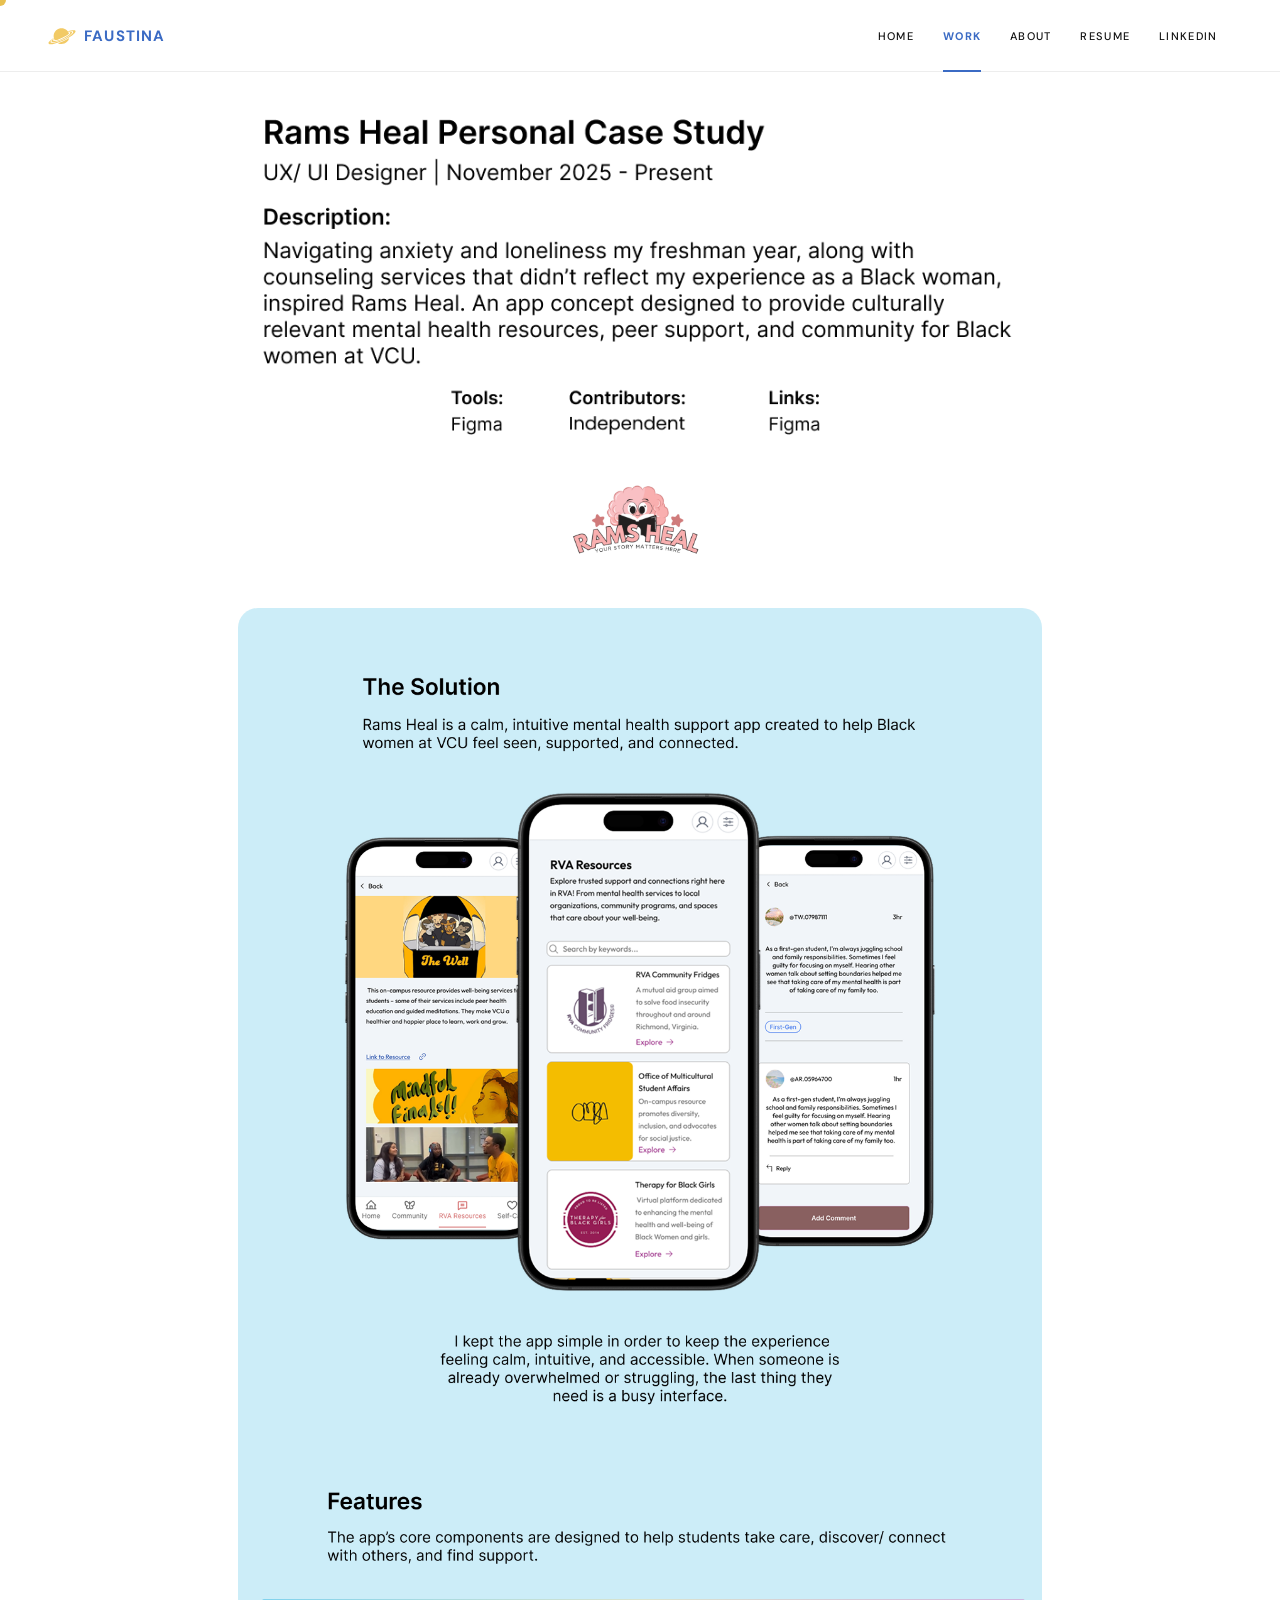
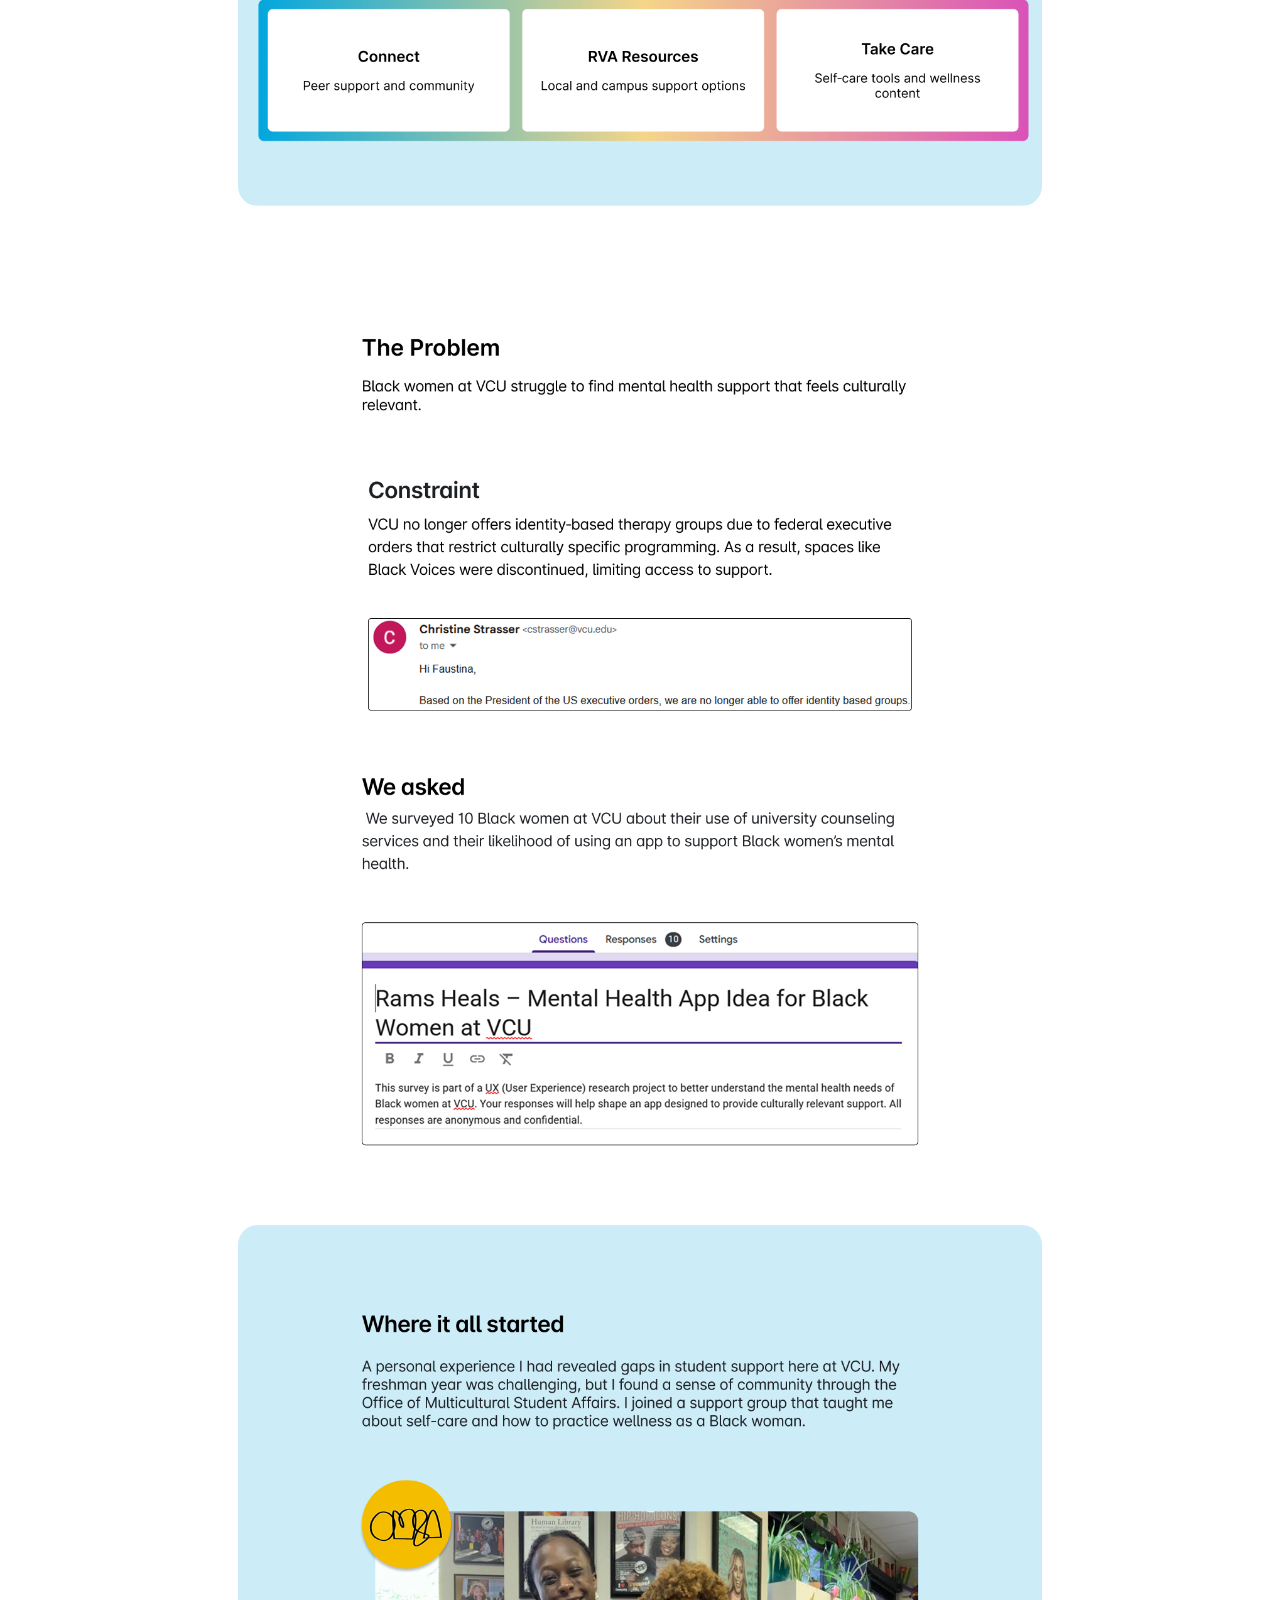
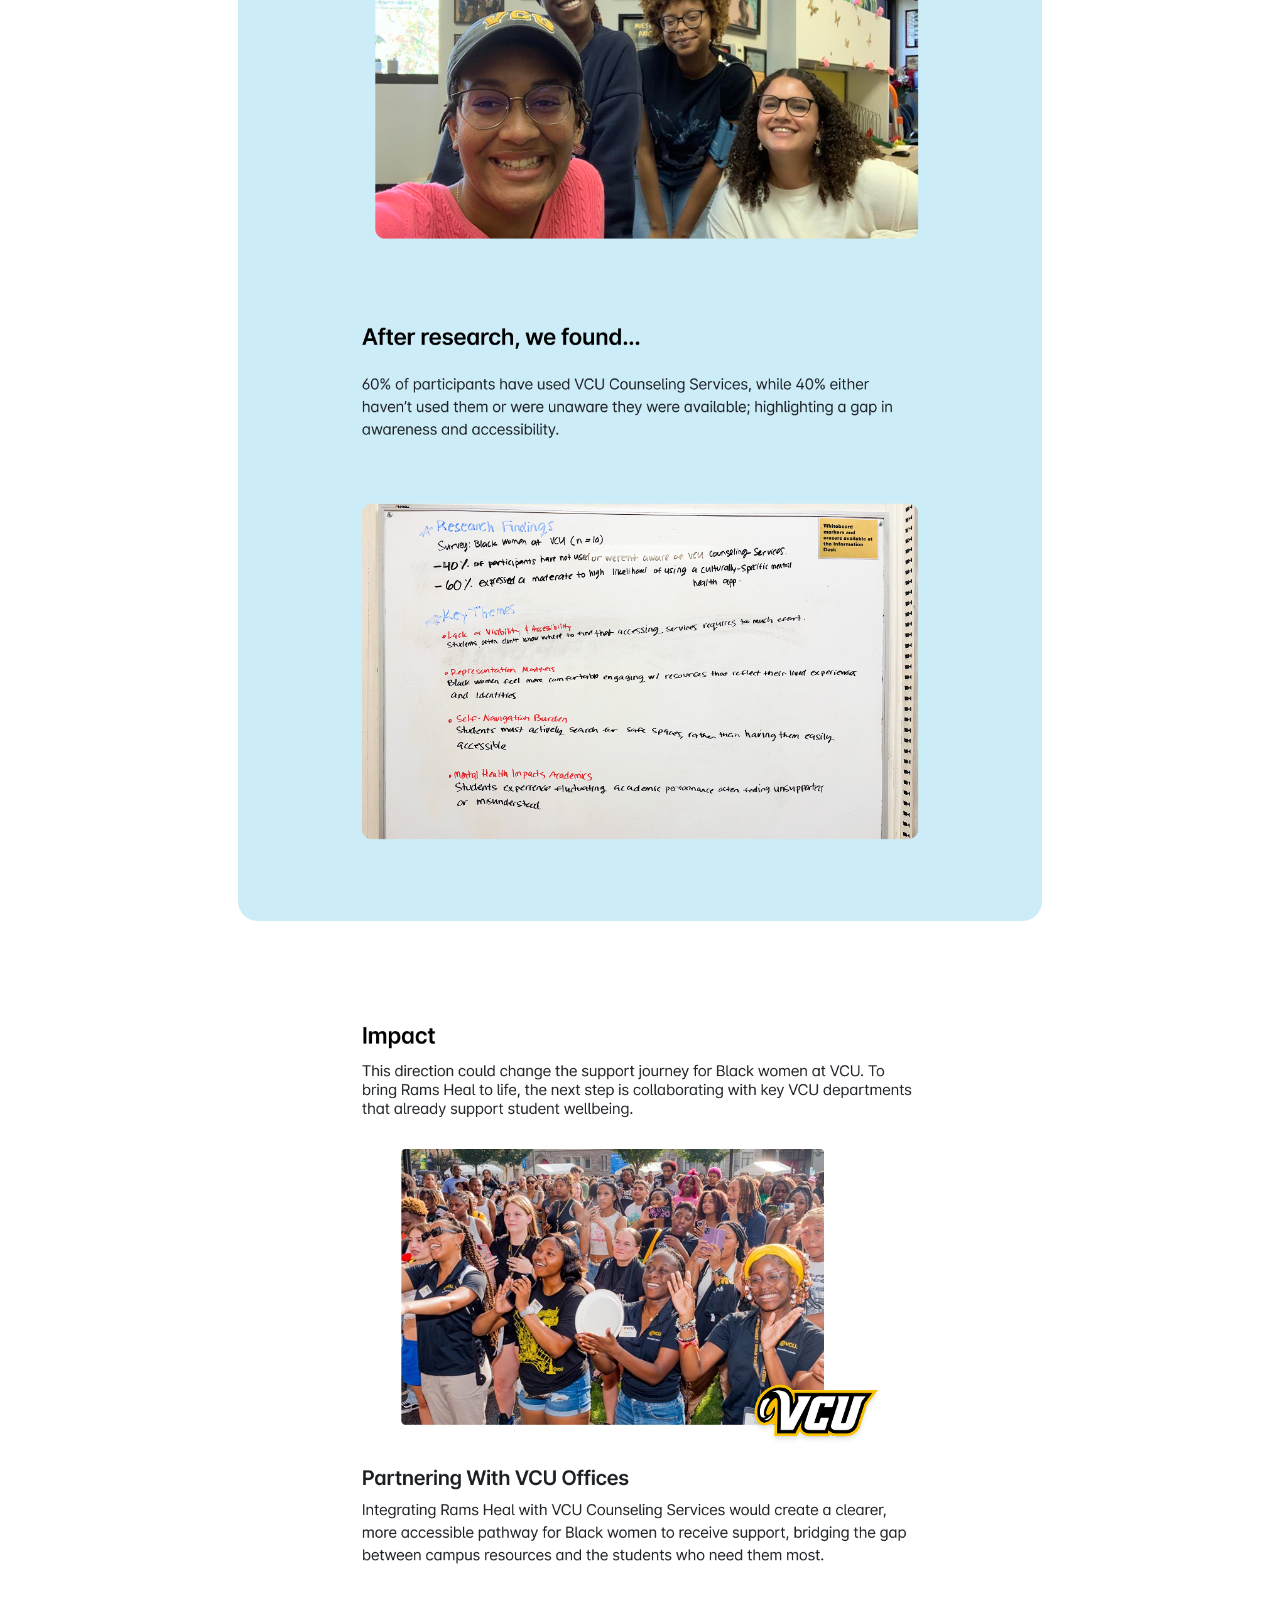
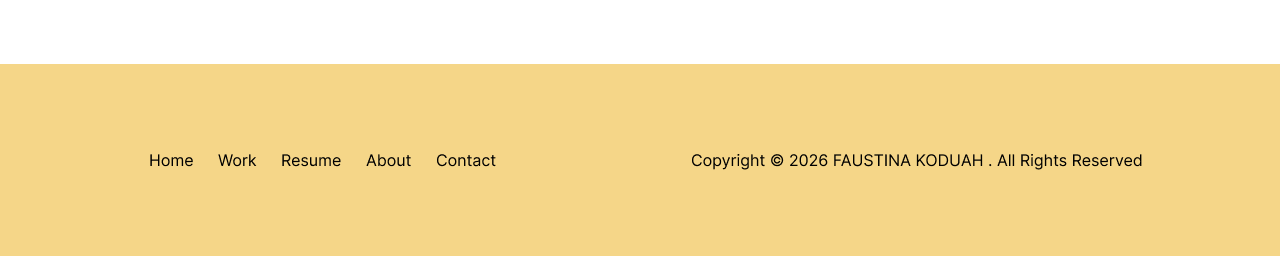
==== rams-heal.html @ 6693fe75 "Add files via upload" ====
<!DOCTYPE html>
<html lang="en">
<head>
  <meta charset="UTF-8"/>
  <meta name="viewport" content="width=device-width,initial-scale=1.0"/>
  <title>Rams Heal Case Study — Faustina Koduah</title>
  <link href="https://fonts.googleapis.com/css2?family=DM+Sans:opsz,wght@9..40,400;9..40,500;9..40,700&display=swap" rel="stylesheet"/>
  <style>
    :root{
      --yellow:#F5D98B;--yellow-dark:#E8C050;
      --blue:#3B6BC4;
      --black:#111;--mid:#666;--white:#fff;
      --ease:cubic-bezier(.25,.46,.45,.94);
      --max:900px;--pad:3rem;
    }
    *,*::before,*::after{box-sizing:border-box;margin:0;padding:0;}
    html{scroll-behavior:smooth;}
    body{font-family:"DM Sans",sans-serif;background:var(--white);color:var(--black);overflow-x:hidden;cursor:none;}
    a{text-decoration:none;color:inherit;}
    img{display:block;max-width:100%;}

    /* CURSOR */
    .cursor{width:12px;height:12px;background:var(--yellow-dark);border-radius:50%;position:fixed;top:0;left:0;pointer-events:none;z-index:9999;transform:translate(-50%,-50%);transition:transform .15s var(--ease),background .2s;mix-blend-mode:multiply;}
    .cursor.hover{transform:translate(-50%,-50%) scale(3.2);background:var(--yellow);}

    
    /* ── NAV (consistent across all pages) ── */
    nav{
      position:fixed;top:0;left:0;right:0;z-index:100;
      display:flex;align-items:center;justify-content:space-between;
      padding:0 3rem;height:72px;
      background:rgba(255,255,255,.97);
      backdrop-filter:blur(12px);
      border-bottom:.5px solid rgba(0,0,0,.07);
      transition:box-shadow .3s;
    }
    nav.scrolled{box-shadow:0 2px 20px rgba(0,0,0,.06);}
    .nav-brand{display:flex;align-items:center;gap:8px;flex-shrink:0;}
    .nav-brand img{height:28px;width:auto;object-fit:contain;display:block;}
    .nav-brand-text{font-size:15px;font-weight:700;letter-spacing:.08em;color:#3B6BC4;transition:opacity .2s;}
    .nav-brand:hover .nav-brand-text{opacity:.7;}
    .nav-brand:focus-visible{outline:2px solid #3B6BC4;outline-offset:4px;border-radius:4px;}
    .nav-links{display:flex;list-style:none;align-items:center;margin-left:auto;}
    .nav-links a{
      font-size:11px;font-weight:500;letter-spacing:.12em;text-transform:uppercase;
      color:#555;position:relative;
      padding:0 .9rem;height:72px;
      display:inline-flex;align-items:center;transition:color .2s;
    }
    .nav-links a::after{
      content:"";position:absolute;bottom:0;left:.9rem;right:.9rem;
      height:2px;background:#3B6BC4;
      transform:scaleX(0);transform-origin:left;transition:transform .25s cubic-bezier(.25,.46,.45,.94);
    }
    .nav-links a:hover{color:#111;}
    .nav-links a:hover::after{transform:scaleX(1);}
    .nav-links a.active{color:#3B6BC4;font-weight:700;}
    .nav-links a.active::after{transform:scaleX(1);}
    .nav-links a:focus-visible{outline:2px solid #3B6BC4;outline-offset:2px;border-radius:2px;}
    .nav-menu-btn{display:none;background:none;border:none;cursor:none;flex-direction:column;gap:5px;min-width:44px;min-height:44px;justify-content:center;align-items:center;margin-left:auto;}
    .nav-menu-btn span{display:block;width:22px;height:2px;background:#111;}
    /* Mobile nav */
    .mobile-nav{display:none;position:fixed;inset:0;background:#fff;z-index:99;flex-direction:column;align-items:center;justify-content:center;gap:2.5rem;}
    .mobile-nav.open{display:flex;}
    .mobile-nav a{font-size:26px;font-weight:700;color:#111;min-height:44px;display:flex;align-items:center;}
    .mobile-nav a:hover{color:#3B6BC4;}
    .mobile-close{position:absolute;top:1.5rem;right:2rem;background:none;border:none;cursor:none;font-size:28px;color:#111;min-width:44px;min-height:44px;display:flex;align-items:center;justify-content:center;}
    @media(max-width:700px){
      nav{padding:0 1.5rem;}
      .nav-links{display:none;}
      .nav-menu-btn{display:flex;}
    }

    
    /* Brand name — blue to match banner */
    .nav-brand-text{font-size:15px;font-weight:700;letter-spacing:.08em;color:var(--blue);}
    .nav-brand:hover .nav-brand-text{opacity:.75;}
    .nav-brand:focus-visible{outline:2px solid var(--blue);outline-offset:4px;border-radius:4px;}
    .nav-links{display:flex;list-style:none;align-items:center;margin-left:auto;}
    .nav-links a{
      font-size:11px;font-weight:500;letter-spacing:.12em;text-transform:uppercase;
      color:var(--black);position:relative;
      padding:0 .9rem;height:72px;
      display:inline-flex;align-items:center;transition:color .2s;
    }
    .nav-links a::after{
      content:"";position:absolute;bottom:0;left:.9rem;right:.9rem;
      height:2px;background:var(--blue);
      transform:scaleX(0);transform-origin:left;transition:transform .25s var(--ease);
    }
    .nav-links a:hover{color:var(--blue);}
    .nav-links a:hover::after{transform:scaleX(1);}
    .nav-links a.active{color:var(--blue);font-weight:700;}
    .nav-links a.active::after{transform:scaleX(1);}
    .nav-links a:focus-visible{outline:2px solid var(--blue);outline-offset:2px;border-radius:2px;}
    .nav-menu-btn{display:none;background:none;border:none;cursor:none;flex-direction:column;gap:5px;min-width:44px;min-height:44px;justify-content:center;align-items:center;margin-left:auto;}
    .nav-menu-btn span{display:block;width:22px;height:2px;background:var(--black);}

    /* ── PAGE ── */
    .page{
      max-width:var(--max);
      margin:0 auto;
      padding:7rem var(--pad) 0;
      display:flex;flex-direction:column;
      align-items:center;
      gap:0;
    }

    /* Every content block centered, full max-width */
    .block{
      width:100%;
      display:flex;justify-content:center;
    }
    .block img{
      width:100%;
      height:auto;
      display:block;
    }

    /* LOGO block — extra breathing room, not full width */
    .block-logo{
      width:100%;
      display:flex;justify-content:center;
      padding:2rem 0 1.5rem;
    }
    .block-logo img{
      width:100%;max-width:420px;
      height:auto;
    }

    /* HEADER block (case study title + meta) */
    .block-header img{border-radius:0;}

    /* SOLUTIONS — light blue bg, rounded */
    .block-solutions img{border-radius:20px;}

    /* CONTEXT — white bg, rounded */
    .block-context img{border-radius:20px;}

    /* STARTING POINT — light blue bg sections */
    .block-starting img{border-radius:20px;}

    /* IMPACT — white bg */
    .block-impact img{border-radius:20px;}

    /* SPACERS between sections */
    .gap-sm{height:2.5rem;width:100%;}
    .gap-md{height:3.5rem;width:100%;}

    /* FOOTER — full bleed (no max-width) */
    .footer-wrap{
      width:100vw;
      position:relative;left:50%;right:50%;
      margin-left:-50vw;margin-right:-50vw;
      margin-top:3.5rem;
    }
    .footer-wrap img{width:100%;height:auto;display:block;}

    /* REVEAL */
    @keyframes fadeUp{from{opacity:0;transform:translateY(24px);}to{opacity:1;transform:translateY(0);}}
    .reveal{opacity:0;transform:translateY(24px);transition:opacity .65s var(--ease),transform .65s var(--ease);}
    .reveal.visible{opacity:1;transform:translateY(0);}

    /* MOBILE NAV */
    .mobile-nav{display:none;position:fixed;inset:0;background:var(--white);z-index:99;flex-direction:column;align-items:center;justify-content:center;gap:2.5rem;}
    .mobile-nav.open{display:flex;}
    .mobile-nav a{font-size:26px;font-weight:700;color:var(--black);min-height:44px;display:flex;align-items:center;}
    .mobile-nav a:hover{color:var(--blue);}
    .mobile-close{position:absolute;top:1.5rem;right:2rem;background:none;border:none;cursor:none;font-size:28px;color:var(--black);min-width:44px;min-height:44px;display:flex;align-items:center;justify-content:center;}

    @media(max-width:680px){
      :root{--pad:1.25rem;}
      nav{padding:0 1.25rem;}
      .nav-links{display:none;}.nav-menu-btn{display:flex;}
      .block-logo img{max-width:280px;}
      body{cursor:auto;}.cursor{display:none;}
    }
  </style>
</head>
<body>
<div class="cursor" id="cursor"></div>

<div class="mobile-nav" id="mobileNav" role="dialog" aria-label="Navigation menu">
  <button class="mobile-close" id="mobileClose" aria-label="Close menu">&#x2715;</button>
  <a href="index.html">Home</a>
  <a href="index.html#work">Work</a>
  <a href="about.html">About</a>
  <a href="resume.pdf" target="_blank" rel="noopener">Resume</a>
  <a href="https://linkedin.com/in/faustinakoduah" target="_blank" rel="noopener">LinkedIn</a>
</div>
<nav id="navbar" role="navigation" aria-label="Main navigation">
  <a href="index.html" class="nav-brand" aria-label="Faustina Koduah — home">
    <img src="[data-uri]" alt="Faustina Koduah Saturn logo"/>
    <span class="nav-brand-text">FAUSTINA</span>
  </a>
  <ul class="nav-links">
    <li><a href="index.html">Home</a></li>
    <li><a href="index.html#work" class="active">Work</a></li>
    <li><a href="about.html">About</a></li>
    <li><a href="resume.pdf" target="_blank" rel="noopener">Resume</a></li>
    <li><a href="https://linkedin.com/in/faustinakoduah" target="_blank" rel="noopener">LinkedIn</a></li>
    
  </ul>
  <button class="nav-menu-btn" id="menuBtn" aria-label="Open navigation menu" aria-expanded="false">
    <span></span><span></span><span></span>
  </button>
</nav>

<main class="page" role="main">

  <!-- 1. CASE STUDY HEADER (title, subtitle, description, meta) -->
  <div class="block block-header reveal">
    <img src="[data-uri]" alt="Rams Heal Personal Case Study — UX/UI Designer, November 2025–Present. Description: Navigating anxiety and loneliness my freshman year, along with counseling services that didn't reflect my experience as a Black woman, inspired Rams Heal. Tools: Figma. Contributors: Independent. Links: Figma."/>
  </div>

  <!-- 2. LOGO -->
  <div class="block-logo reveal" style="transition-delay:.08s">
    <img src="[data-uri]" alt="Rams Heal — Your Story Matters Here logo: illustrated pink brain character reading a book with stars"/>
  </div>

  <!-- 3. SOLUTIONS — light blue band with phones + features -->
  <div class="block block-solutions reveal" style="transition-delay:.1s">
    <img src="[data-uri]" alt="The Solution: Rams Heal is a calm, intuitive mental health support app created to help Black women at VCU feel seen, supported, and connected. Three iPhone mockups showing RVA Resources, The Well community, and peer support comment screens. Features section with rainbow gradient bordered cards: Connect (Peer support and community), RVA Resources (Local and campus support options), Take Care (Self-care tools and wellness content)."/>
  </div>

  <div class="gap-md"></div>

  <!-- 4. CONTEXT — The Problem, Constraint, We Asked -->
  <div class="block block-context reveal" style="transition-delay:.1s">
    <img src="[data-uri]" alt="The Problem: Black women at VCU struggle to find mental health support that feels culturally relevant. Constraint: VCU no longer offers identity-based therapy groups due to federal executive orders. Email from Christine Strasser at VCU confirming identity-based groups can no longer be offered. We asked: survey of 10 Black women about university counseling services. Google Forms screenshot of Rams Heals Mental Health App survey."/>
  </div>

  <div class="gap-md"></div>

  <!-- 5. MY STARTING POINT — Where it started + After research -->
  <div class="block block-starting reveal" style="transition-delay:.1s">
    <img src="[data-uri]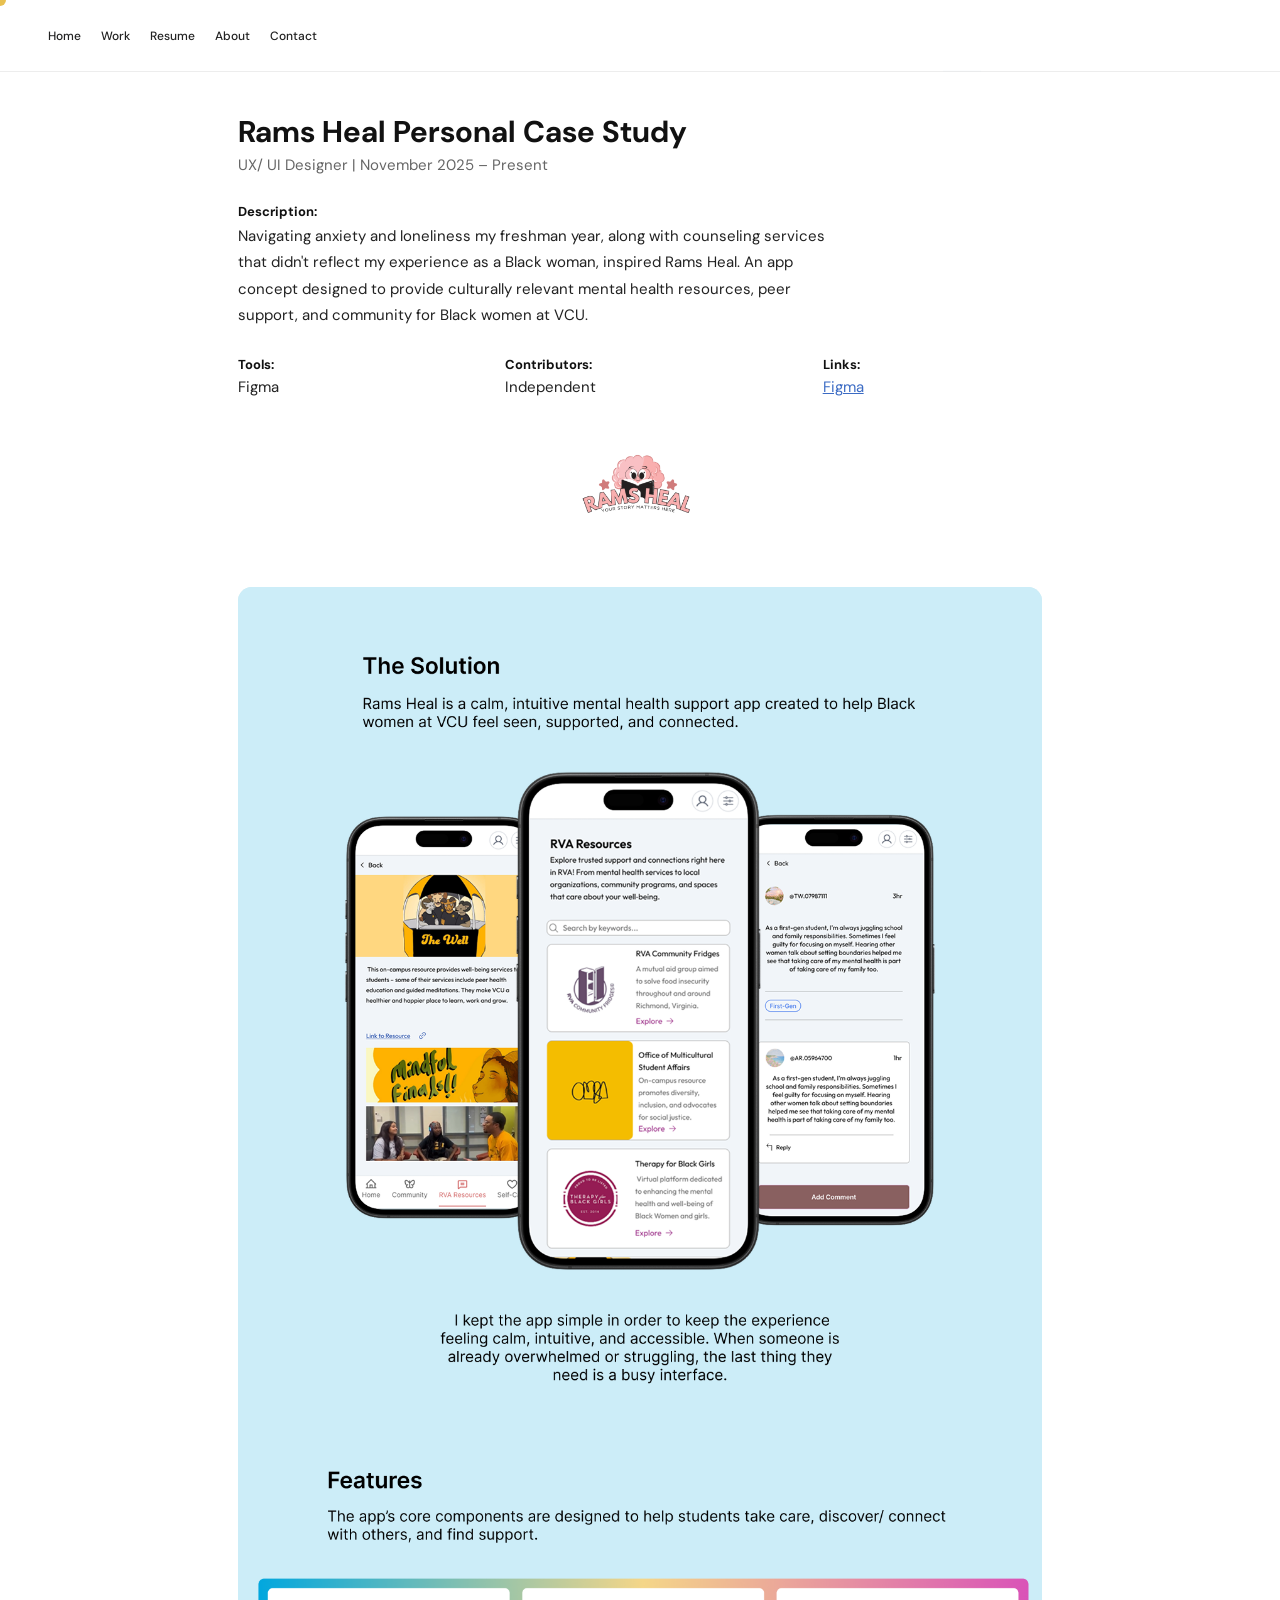
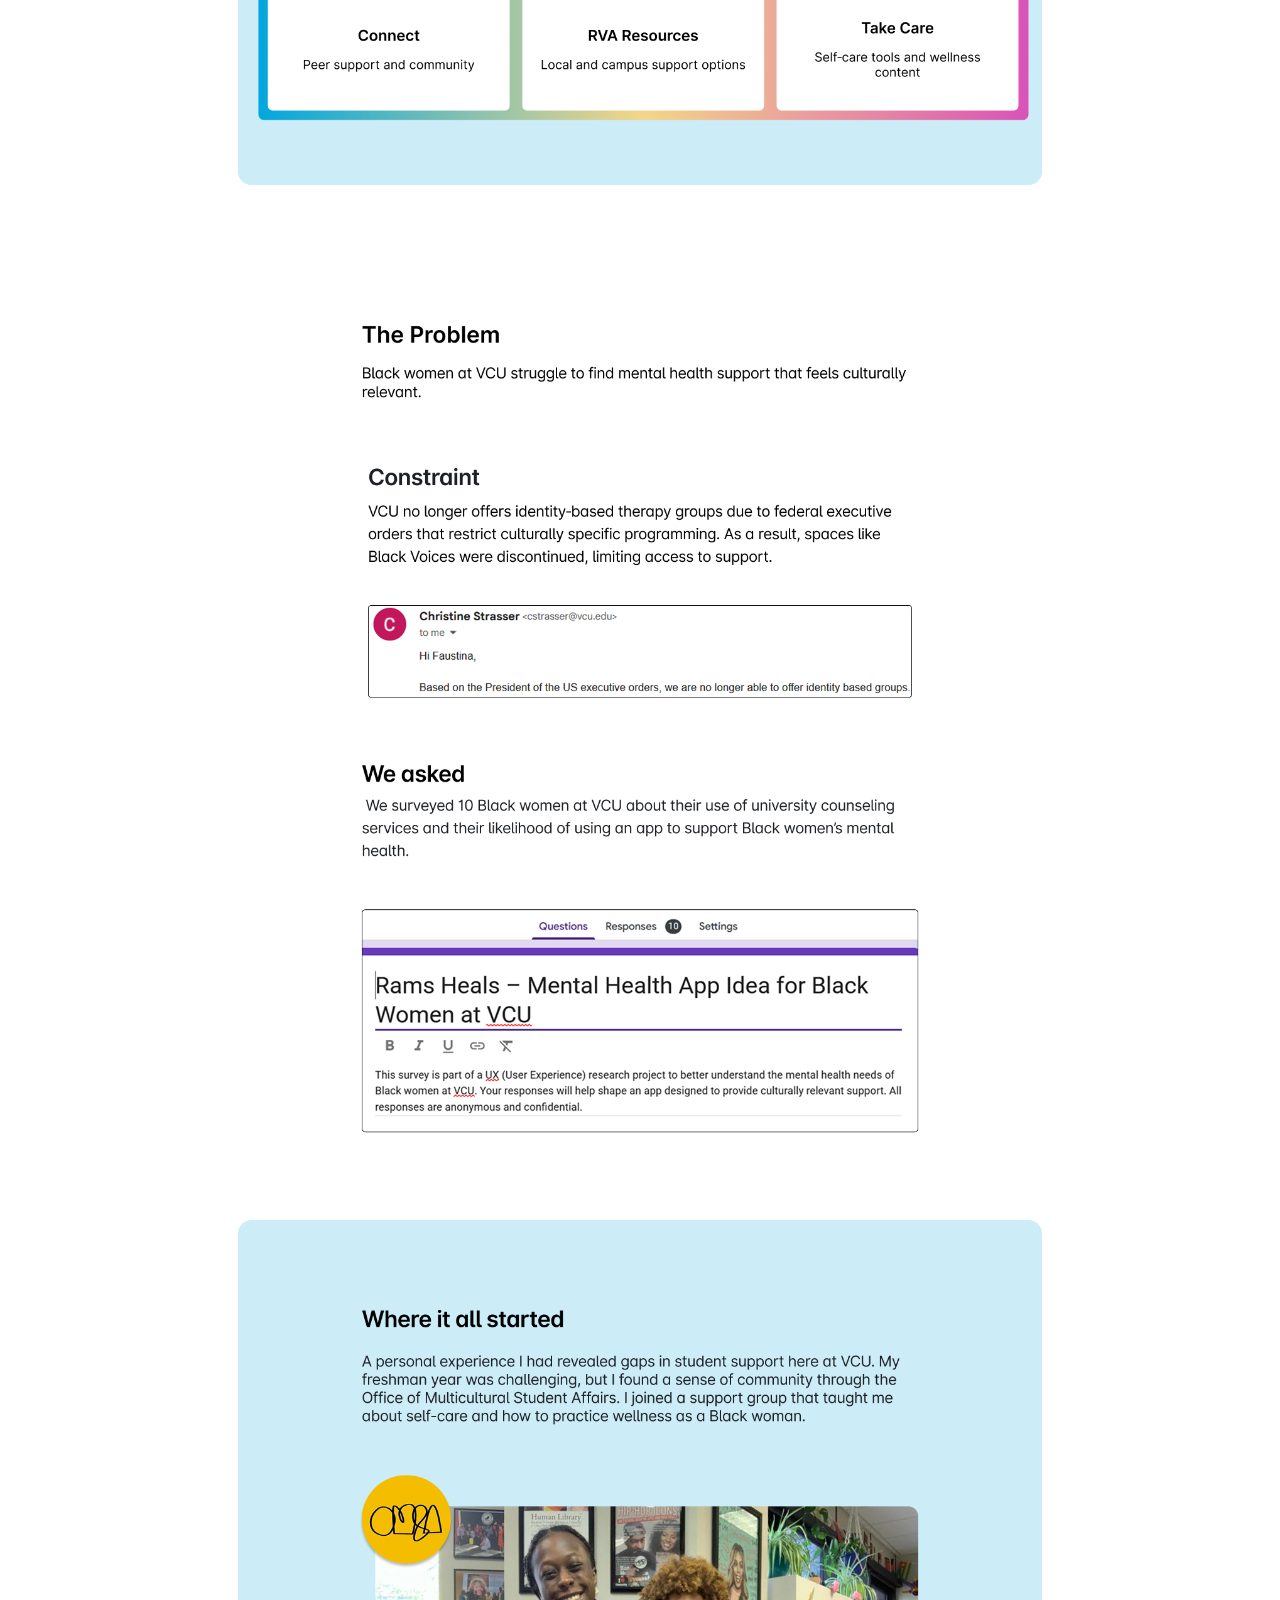
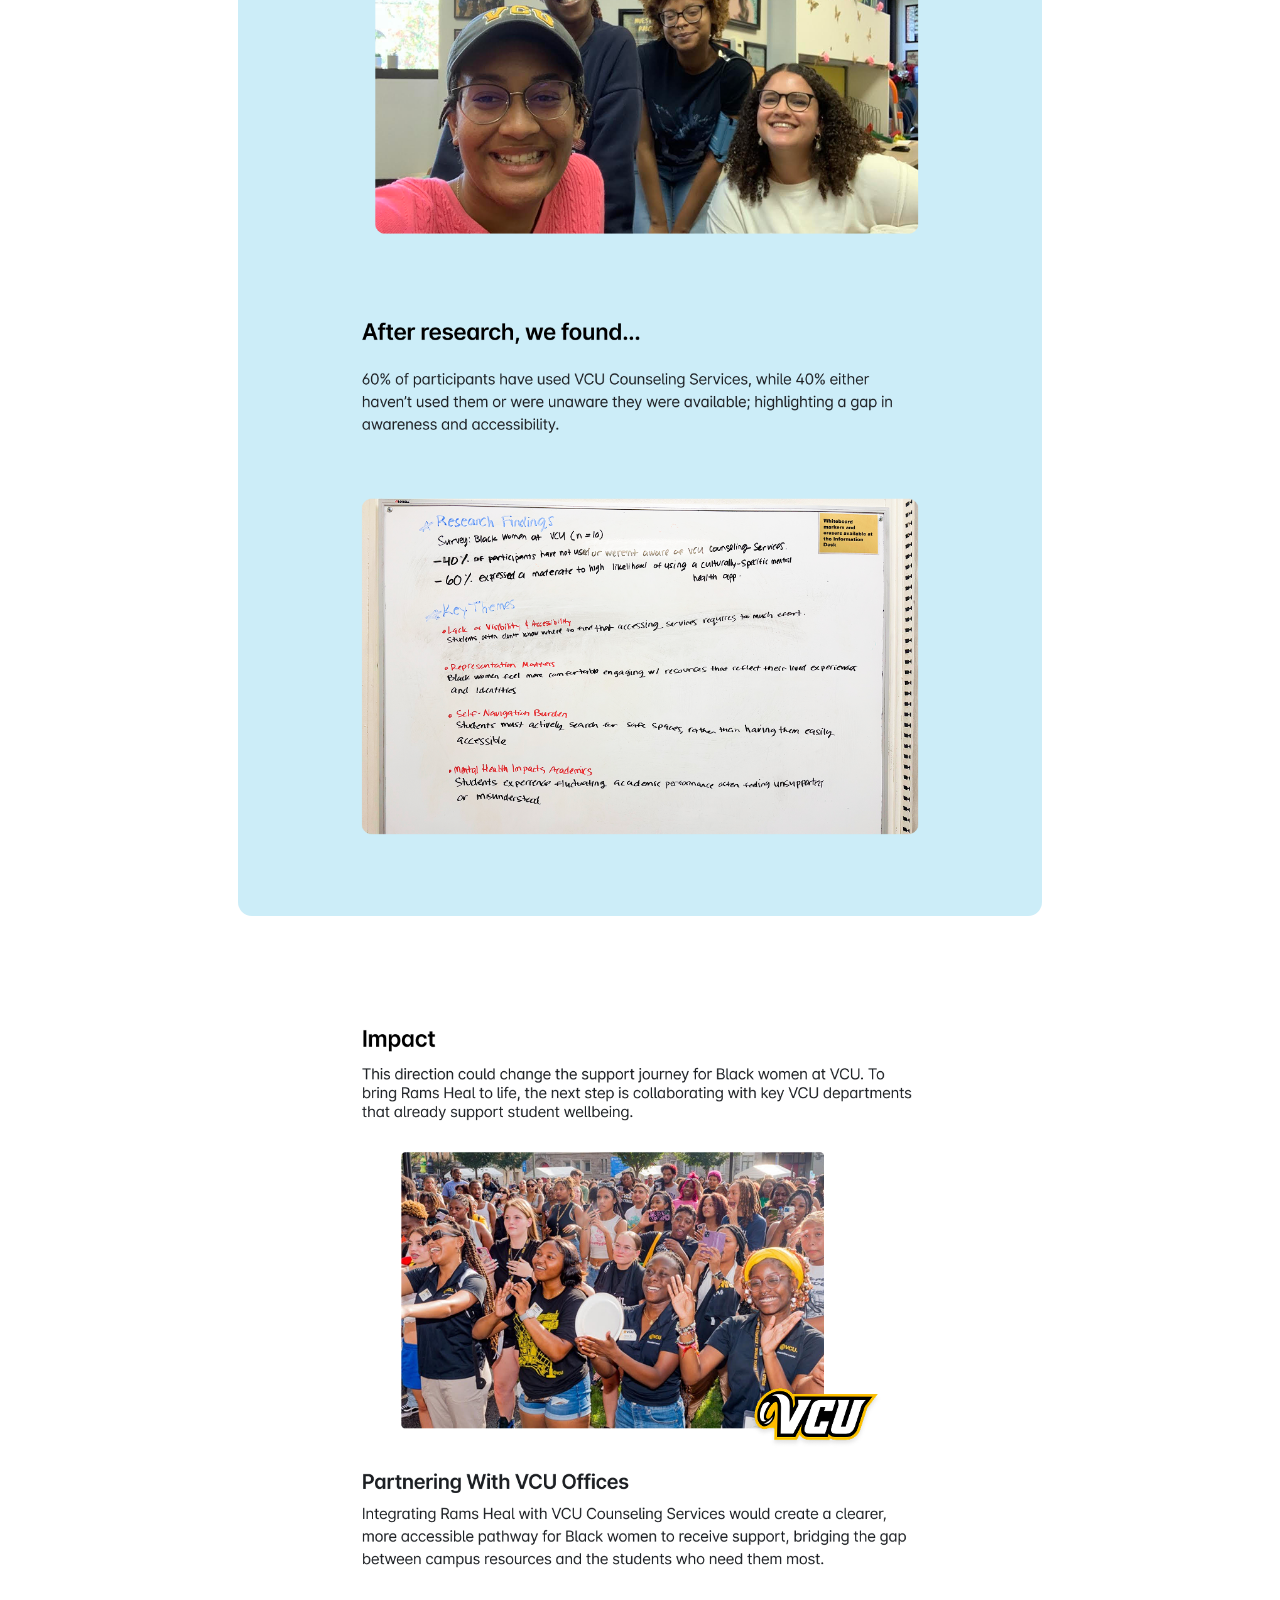
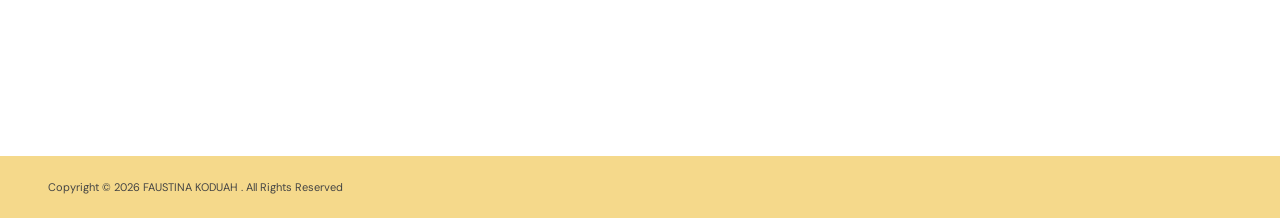
